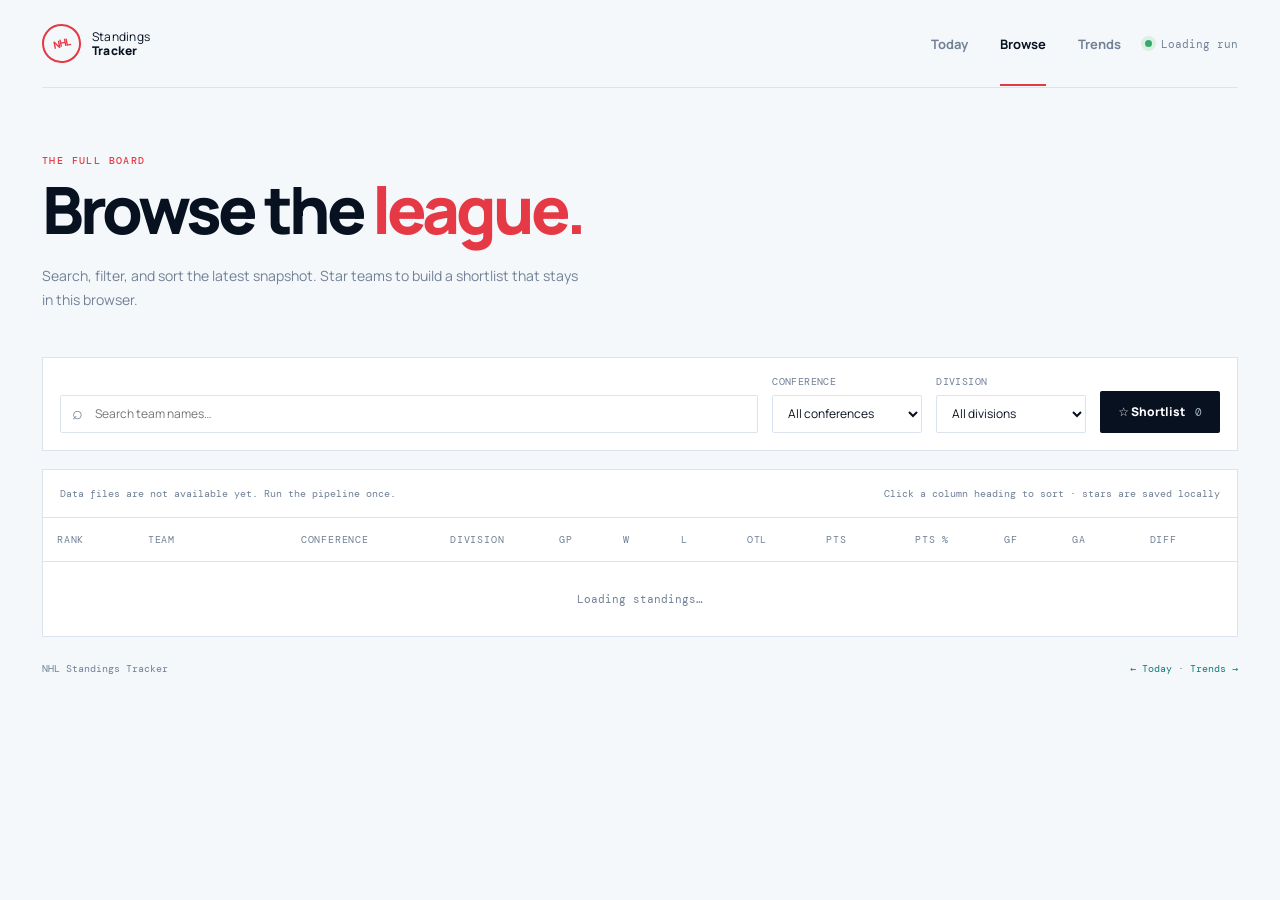
==== site/browse.html @ 85af2b5c "Build NHL standings tracker pipeline and dashboard" ====
<!doctype html>
<html lang="en">
<head>
  <meta charset="utf-8"><meta name="viewport" content="width=device-width, initial-scale=1"><meta name="theme-color" content="#07111f"><link rel="manifest" href="manifest.webmanifest"><link rel="stylesheet" href="styles.css"><title>NHL Standings Tracker | Browse</title>
</head>
<body><div class="shell">
  <header class="topbar"><a class="brand" href="index.html"><span class="brand-mark">NHL</span><span>Standings<br><b>Tracker</b></span></a><nav aria-label="Primary navigation"><a href="index.html">Today</a><a class="active" href="browse.html">Browse</a><a href="trends.html">Trends</a></nav><div class="live-chip"><span class="live-dot"></span><span id="run-label">Loading run</span></div></header>
  <main>
    <section class="page-intro"><p class="eyebrow">The full board</p><h1>Browse the <em>league.</em></h1><p>Search, filter, and sort the latest snapshot. Star teams to build a shortlist that stays in this browser.</p></section>
    <section class="toolbar" aria-label="Standings filters"><label class="search-field"><span>⌕</span><input id="search" type="search" placeholder="Search team names…"></label><label><span class="control-label">Conference</span><select id="conference"><option value="">All conferences</option></select></label><label><span class="control-label">Division</span><select id="division"><option value="">All divisions</option></select></label><button id="shortlist-only" class="button button-dark" type="button">☆ Shortlist <span id="shortlist-count">0</span></button></section>
    <section class="table-card"><div class="table-meta"><span id="result-count">— teams</span><span>Click a column heading to sort · stars are saved locally</span></div><div class="table-scroll"><table class="data-table browse-table" id="browse-table"><thead><tr><th data-sort="rank">Rank</th><th data-sort="item">Team</th><th data-sort="conference">Conference</th><th data-sort="division">Division</th><th data-sort="games_played">GP</th><th data-sort="wins">W</th><th data-sort="losses">L</th><th data-sort="ot_losses">OTL</th><th data-sort="points">PTS</th><th data-sort="point_pct">Pts %</th><th data-sort="goals_for">GF</th><th data-sort="goals_against">GA</th><th data-sort="goal_differential">DIFF</th><th aria-label="Shortlist"></th></tr></thead><tbody><tr><td colspan="14" class="loading">Loading standings…</td></tr></tbody></table></div></section>
  </main><footer><span>NHL Standings Tracker</span><span><a href="index.html">← Today</a> · <a href="trends.html">Trends →</a></span></footer>
</div><script src="common.js"></script><script src="browse.js"></script></body></html>
---- site/styles.css ----
@import url('https://fonts.googleapis.com/css2?family=DM+Mono:wght@400;500&family=Manrope:wght@400;500;600;700;800&display=swap');
:root { --ink:#07111f; --muted:#718096; --line:#dbe4ee; --paper:#f5f8fb; --card:#ffffff; --red:#e63946; --teal:#0f7c78; --gold:#f3a712; --blue:#1b4d78; }
* { box-sizing:border-box; } body { margin:0; background:var(--paper); color:var(--ink); font-family:Manrope,system-ui,sans-serif; } a { color:inherit; text-decoration:none; } button,input,select { font:inherit; } .shell { max-width:1440px; margin:auto; min-height:100vh; padding:0 42px; }
.topbar { height:88px; display:flex; align-items:center; justify-content:space-between; gap:24px; border-bottom:1px solid var(--line); } .brand { display:flex; align-items:center; gap:11px; font-size:12px; line-height:1.12; letter-spacing:.02em; } .brand b { font-weight:800; } .brand-mark { display:grid; place-items:center; width:39px; height:39px; border:2px solid var(--red); border-radius:50%; color:var(--red); font-size:10px; font-weight:800; letter-spacing:-.05em; transform:rotate(-11deg); } nav { display:flex; gap:32px; margin-left:auto; } nav a { color:var(--muted); font-size:13px; font-weight:700; padding:34px 0 31px; border-bottom:2px solid transparent; } nav a:hover, nav a.active { color:var(--ink); border-color:var(--red); } .live-chip { display:flex; align-items:center; gap:9px; color:var(--muted); font:11px 'DM Mono',monospace; white-space:nowrap; } .live-dot { width:7px; height:7px; border-radius:50%; background:#3aa76d; box-shadow:0 0 0 4px #d9f0e2; }
.hero { position:relative; overflow:hidden; display:flex; justify-content:space-between; min-height:410px; margin:42px 0 30px; padding:54px 64px; color:white; background:var(--ink); border-radius:3px; } .hero:after { content:''; position:absolute; inset:0; background:linear-gradient(105deg,transparent 55%,rgba(27,77,120,.6)); pointer-events:none; } .eyebrow { margin:0 0 11px; color:var(--red); font:500 10px 'DM Mono',monospace; letter-spacing:.14em; text-transform:uppercase; } .hero h1,.page-intro h1 { max-width:650px; margin:0; font-size:clamp(38px,5.1vw,74px); line-height:.98; letter-spacing:-.06em; font-weight:800; } h1 em { color:var(--red); font-style:normal; } .hero-copy { max-width:430px; margin:22px 0 29px; color:#b8c6d6; font-size:15px; line-height:1.7; } .button { display:inline-flex; align-items:center; gap:22px; min-height:42px; padding:0 18px; border:0; border-radius:2px; cursor:pointer; font-size:12px; font-weight:800; } .button-light { background:#fff; color:var(--ink); } .button-dark { gap:10px; background:var(--ink); color:white; } .button-dark span { color:#9eafc2; font:11px 'DM Mono',monospace; } .button-dark.active { background:var(--red); } .hero-orbit { position:relative; z-index:1; width:410px; margin:10px 5% 0 0; } .orbit { position:absolute; border:1px solid rgba(255,255,255,.25); border-radius:50%; transform:rotate(-24deg); } .orbit-one { width:420px; height:170px; top:55px; left:-45px; } .orbit-two { width:340px; height:125px; top:80px; left:0; border-color:rgba(230,57,70,.65); } .puck { position:absolute; top:97px; left:165px; display:grid; place-items:center; width:82px; height:82px; border-radius:50%; background:var(--red); box-shadow:0 0 0 12px rgba(230,57,70,.11),0 16px 40px rgba(0,0,0,.4); color:white; font-size:44px; line-height:1; }
.stats-grid { display:grid; grid-template-columns:repeat(4,1fr); gap:1px; background:var(--line); border:1px solid var(--line); } .stat-card { min-height:128px; padding:22px 24px; background:var(--card); } .stat-label,.stat-note { display:block; color:var(--muted); font-size:11px; } .stat-card strong { display:block; margin:12px 0 4px; font-size:34px; letter-spacing:-.06em; } .stat-note { font:10px 'DM Mono',monospace; text-transform:uppercase; letter-spacing:.04em; }
.section-heading { display:flex; align-items:end; justify-content:space-between; margin:64px 0 18px; } h2 { margin:0; font-size:25px; letter-spacing:-.045em; } .text-link { color:var(--teal); font-size:12px; font-weight:800; } .text-link span { margin-left:8px; } .table-card,.panel,.finding-card,.toolbar { background:var(--card); border:1px solid var(--line); } .table-scroll { overflow:auto; } table { width:100%; border-collapse:collapse; } th { padding:15px 14px; color:var(--muted); border-bottom:1px solid var(--line); text-align:right; font:10px 'DM Mono',monospace; letter-spacing:.08em; text-transform:uppercase; white-space:nowrap; } th:first-child,td:first-child,th:nth-child(2),td:nth-child(2) { text-align:left; } td { padding:14px; border-bottom:1px solid #edf1f5; text-align:right; font-size:12px; white-space:nowrap; } tr:last-child td { border-bottom:0; } tbody tr:hover { background:#f8fbfd; } td strong { display:block; text-align:left; font-size:12px; } td small { display:block; margin-top:3px; color:var(--muted); text-align:left; font:10px 'DM Mono',monospace; } td.rank { color:var(--muted); font:12px 'DM Mono',monospace; } td.points { color:var(--ink); font-weight:800; } .change { display:inline-block; min-width:44px; padding:5px 6px; text-align:center; border-radius:2px; font:10px 'DM Mono',monospace; } .change.up,.positive { color:#187847; background:#e5f5ec; } .change.down,.negative { color:#b4232f; background:#fde8e8; } .change.flat { color:var(--muted); background:#f1f4f7; } .change.new { color:#8c6200; background:#fff2cf; }
.two-col { display:grid; grid-template-columns:1.35fr 1fr; gap:18px; margin:18px 0 70px; } .panel { padding:27px; } .panel-heading { display:flex; justify-content:space-between; align-items:start; margin-bottom:20px; } .panel-icon { display:grid; place-items:center; width:30px; height:30px; border-radius:50%; background:#edf5f6; color:var(--teal); font-weight:800; } .moves-list,.source-list { display:grid; gap:0; } .move-row,.source-row { display:flex; align-items:center; gap:12px; padding:12px 0; border-bottom:1px solid #edf1f5; } .move-row:last-child,.source-row:last-child { border-bottom:0; } .move-rank { display:grid; place-items:center; width:30px; height:24px; color:var(--red); font:10px 'DM Mono',monospace; } .move-team,.source-row div { flex:1; } .move-team strong,.source-row strong { display:block; font-size:12px; } .move-team small,.source-row small { display:block; margin-top:3px; color:var(--muted); font:10px 'DM Mono',monospace; } .move-score { font:14px 'DM Mono',monospace; } .source-status { display:grid; place-items:center; width:24px; height:24px; border-radius:50%; font-weight:800; } .source-status.ok { background:#e5f5ec; color:#187847; } .source-status.bad { background:#fde8e8; color:#b4232f; } .source-pill { padding:4px 7px; border-radius:2px; font:9px 'DM Mono',monospace; } .source-pill.ok { color:#187847; background:#e5f5ec; } .source-pill.bad { color:#b4232f; background:#fde8e8; } .method-note { margin:19px 0 0; padding-top:15px; border-top:1px solid var(--line); color:var(--muted); font:10px 'DM Mono',monospace; line-height:1.6; } .status-footer { display:flex; justify-content:space-between; margin-top:16px; padding-top:14px; border-top:1px solid var(--line); color:var(--muted); font-size:11px; } .status-footer strong { color:var(--ink); font:11px 'DM Mono',monospace; }
.page-intro { padding:66px 0 45px; } .page-intro p:last-child { max-width:540px; margin:22px 0 0; color:var(--muted); font-size:14px; line-height:1.7; } .toolbar { display:flex; align-items:end; gap:14px; padding:17px; margin-bottom:18px; } .toolbar label { display:flex; flex-direction:column; gap:7px; } .toolbar .search-field { flex:1; position:relative; } .search-field > span { position:absolute; left:12px; bottom:9px; color:var(--muted); font-size:18px; } input,select { height:38px; min-width:150px; padding:0 11px; border:1px solid var(--line); border-radius:2px; outline:0; background:white; color:var(--ink); font-size:12px; } input:focus,select:focus { border-color:var(--teal); } .search-field input { width:100%; padding-left:34px; } .control-label { color:var(--muted); font:10px 'DM Mono',monospace; letter-spacing:.04em; text-transform:uppercase; } .table-meta { display:flex; justify-content:space-between; padding:17px; color:var(--muted); border-bottom:1px solid var(--line); font:10px 'DM Mono',monospace; } th[data-sort] { cursor:pointer; } .star { padding:0; border:0; background:none; cursor:pointer; color:#b8c6d6; font-size:20px; line-height:1; } .star.selected { color:var(--gold); } .empty,.loading { padding:30px!important; color:var(--muted); text-align:center!important; font:11px 'DM Mono',monospace; }
.trend-controls { margin-bottom:18px; } .control-row { display:flex; gap:14px; margin:20px 0 24px; } .control-row label { display:flex; flex-direction:column; gap:7px; } .wide-control { flex:1; } .wide-control select { height:72px; } .chart { display:block; width:100%; min-height:220px; } .findings-grid { display:grid; grid-template-columns:repeat(2,1fr); gap:18px; margin-bottom:70px; } .finding-card { min-height:290px; padding:27px; } .finding-card h3 { max-width:370px; margin:22px 0 12px; font-size:20px; line-height:1.15; letter-spacing:-.04em; } .finding-card > p:not(.eyebrow) { min-height:66px; margin:0; color:var(--muted); font-size:12px; line-height:1.65; } .mini-chart { display:block; width:100%; margin-top:18px; }
footer { display:flex; justify-content:space-between; gap:15px; padding:25px 0 30px; color:var(--muted); font:10px 'DM Mono',monospace; } footer a { color:var(--teal); }
@media (max-width:900px) { .shell { padding:0 22px; } .hero { padding:42px; } .hero-orbit { opacity:.5; margin-right:-100px; } .two-col { grid-template-columns:1fr; } .toolbar { align-items:stretch; flex-wrap:wrap; } .toolbar .search-field { flex-basis:100%; } .toolbar label:not(.search-field) { flex:1; } .toolbar select { width:100%; } }
@media (max-width:620px) { .topbar { height:auto; min-height:75px; flex-wrap:wrap; padding:15px 0; } nav { order:3; width:100%; justify-content:space-between; gap:12px; } nav a { padding:5px 0 10px; } .live-chip { margin-left:auto; } .hero { min-height:420px; margin-top:25px; padding:32px 26px; } .hero-orbit { position:absolute; right:-120px; bottom:35px; transform:scale(.65); } .stats-grid { grid-template-columns:repeat(2,1fr); } .stat-card { min-height:112px; padding:17px; } .stat-card strong { font-size:27px; } .section-heading { margin-top:44px; } .section-heading .text-link { display:none; } .page-intro { padding:45px 0 30px; } .page-intro h1 { font-size:45px; } .toolbar .button { width:100%; justify-content:center; } .control-row { flex-direction:column; } .findings-grid { grid-template-columns:1fr; } footer { flex-direction:column; } }
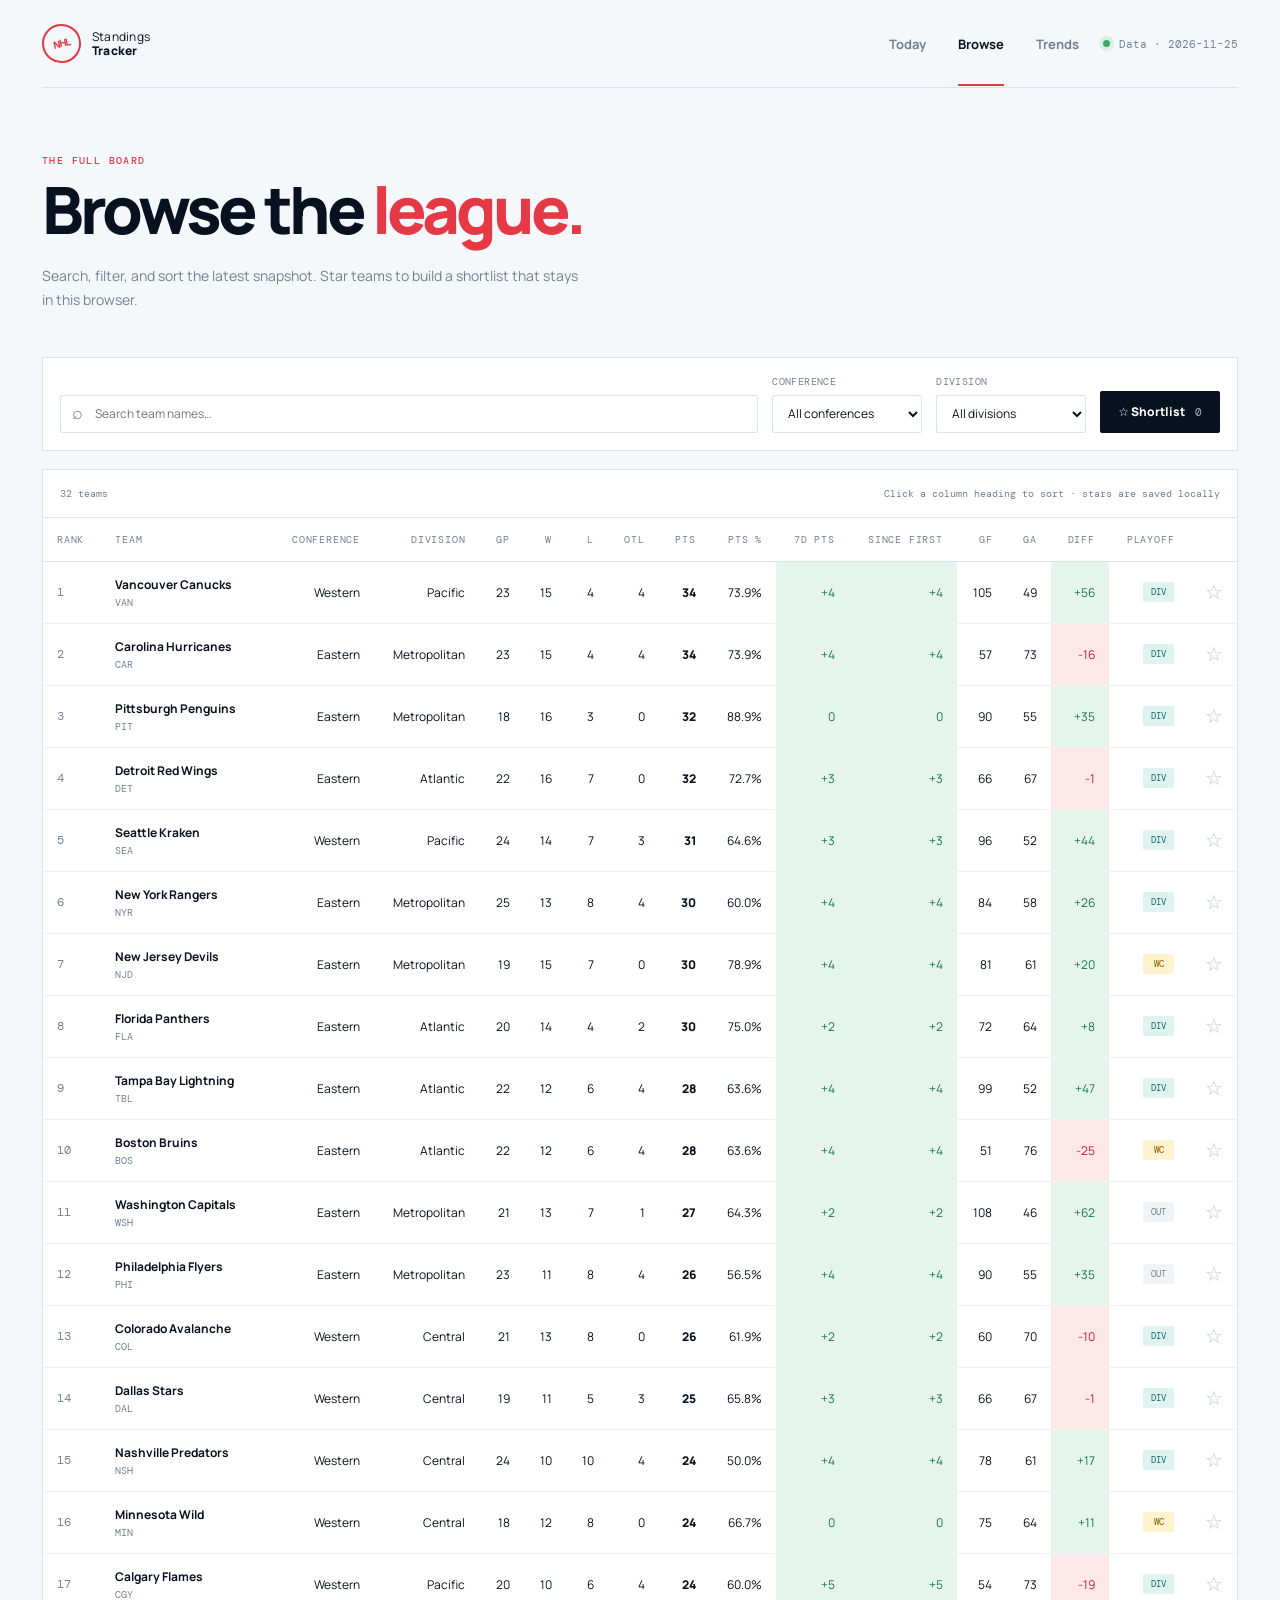
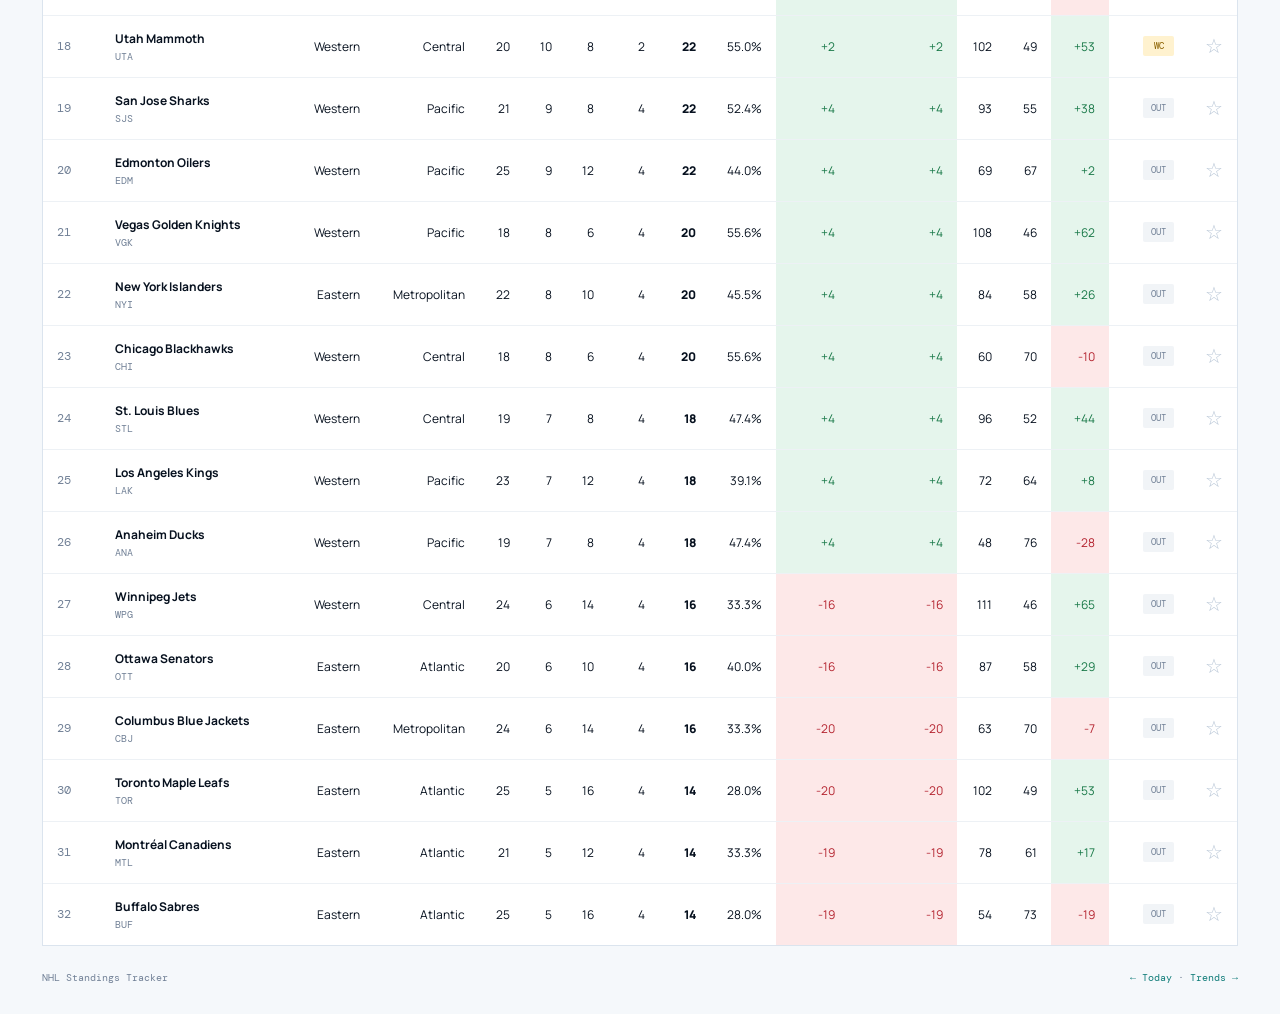
==== commit 46bbd953: "Polish NHL dashboard and harden pipeline" ====
--- a/site/browse.html
+++ b/site/browse.html
@@ -1,13 +1,13 @@
 <!doctype html>
 <html lang="en">
 <head>
-  <meta charset="utf-8"><meta name="viewport" content="width=device-width, initial-scale=1"><meta name="theme-color" content="#07111f"><link rel="manifest" href="manifest.webmanifest"><link rel="stylesheet" href="styles.css"><title>NHL Standings Tracker | Browse</title>
+  <meta charset="utf-8"><meta name="viewport" content="width=device-width, initial-scale=1"><meta name="theme-color" content="#07111f"><link rel="icon" type="image/png" sizes="192x192" href="icon-192.png"><link rel="apple-touch-icon" href="icon-192.png"><link rel="manifest" href="manifest.webmanifest"><link rel="stylesheet" href="styles.css"><title>NHL Standings Tracker | Browse</title>
 </head>
 <body><div class="shell">
   <header class="topbar"><a class="brand" href="index.html"><span class="brand-mark">NHL</span><span>Standings<br><b>Tracker</b></span></a><nav aria-label="Primary navigation"><a href="index.html">Today</a><a class="active" href="browse.html">Browse</a><a href="trends.html">Trends</a></nav><div class="live-chip"><span class="live-dot"></span><span id="run-label">Loading run</span></div></header>
   <main>
     <section class="page-intro"><p class="eyebrow">The full board</p><h1>Browse the <em>league.</em></h1><p>Search, filter, and sort the latest snapshot. Star teams to build a shortlist that stays in this browser.</p></section>
     <section class="toolbar" aria-label="Standings filters"><label class="search-field"><span>⌕</span><input id="search" type="search" placeholder="Search team names…"></label><label><span class="control-label">Conference</span><select id="conference"><option value="">All conferences</option></select></label><label><span class="control-label">Division</span><select id="division"><option value="">All divisions</option></select></label><button id="shortlist-only" class="button button-dark" type="button">☆ Shortlist <span id="shortlist-count">0</span></button></section>
-    <section class="table-card"><div class="table-meta"><span id="result-count">— teams</span><span>Click a column heading to sort · stars are saved locally</span></div><div class="table-scroll"><table class="data-table browse-table" id="browse-table"><thead><tr><th data-sort="rank">Rank</th><th data-sort="item">Team</th><th data-sort="conference">Conference</th><th data-sort="division">Division</th><th data-sort="games_played">GP</th><th data-sort="wins">W</th><th data-sort="losses">L</th><th data-sort="ot_losses">OTL</th><th data-sort="points">PTS</th><th data-sort="point_pct">Pts %</th><th data-sort="goals_for">GF</th><th data-sort="goals_against">GA</th><th data-sort="goal_differential">DIFF</th><th aria-label="Shortlist"></th></tr></thead><tbody><tr><td colspan="14" class="loading">Loading standings…</td></tr></tbody></table></div></section>
+    <section class="table-card"><div class="table-meta"><span id="result-count">— teams</span><span>Click a column heading to sort · stars are saved locally</span></div><div class="table-scroll"><table class="data-table browse-table" id="browse-table"><thead><tr><th data-sort="rank">Rank</th><th data-sort="item">Team</th><th data-sort="conference">Conference</th><th data-sort="division">Division</th><th data-sort="games_played">GP</th><th data-sort="wins">W</th><th data-sort="losses">L</th><th data-sort="ot_losses">OTL</th><th data-sort="points">PTS</th><th data-sort="point_pct">Pts %</th><th data-sort="delta_7">7D PTS</th><th data-sort="delta_season">SINCE FIRST</th><th data-sort="goals_for">GF</th><th data-sort="goals_against">GA</th><th data-sort="goal_differential">DIFF</th><th>Playoff</th><th aria-label="Shortlist"></th></tr></thead><tbody><tr><td colspan="17" class="loading">Loading standings…</td></tr></tbody></table></div></section>
   </main><footer><span>NHL Standings Tracker</span><span><a href="index.html">← Today</a> · <a href="trends.html">Trends →</a></span></footer>
-</div><script src="common.js"></script><script src="browse.js"></script></body></html>
+</div><script src="common.js?v=2"></script><script src="browse.js?v=2"></script></body></html>
--- a/site/styles.css
+++ b/site/styles.css
@@ -5,9 +5,10 @@
 .hero { position:relative; overflow:hidden; display:flex; justify-content:space-between; min-height:410px; margin:42px 0 30px; padding:54px 64px; color:white; background:var(--ink); border-radius:3px; } .hero:after { content:''; position:absolute; inset:0; background:linear-gradient(105deg,transparent 55%,rgba(27,77,120,.6)); pointer-events:none; } .eyebrow { margin:0 0 11px; color:var(--red); font:500 10px 'DM Mono',monospace; letter-spacing:.14em; text-transform:uppercase; } .hero h1,.page-intro h1 { max-width:650px; margin:0; font-size:clamp(38px,5.1vw,74px); line-height:.98; letter-spacing:-.06em; font-weight:800; } h1 em { color:var(--red); font-style:normal; } .hero-copy { max-width:430px; margin:22px 0 29px; color:#b8c6d6; font-size:15px; line-height:1.7; } .button { display:inline-flex; align-items:center; gap:22px; min-height:42px; padding:0 18px; border:0; border-radius:2px; cursor:pointer; font-size:12px; font-weight:800; } .button-light { background:#fff; color:var(--ink); } .button-dark { gap:10px; background:var(--ink); color:white; } .button-dark span { color:#9eafc2; font:11px 'DM Mono',monospace; } .button-dark.active { background:var(--red); } .hero-orbit { position:relative; z-index:1; width:410px; margin:10px 5% 0 0; } .orbit { position:absolute; border:1px solid rgba(255,255,255,.25); border-radius:50%; transform:rotate(-24deg); } .orbit-one { width:420px; height:170px; top:55px; left:-45px; } .orbit-two { width:340px; height:125px; top:80px; left:0; border-color:rgba(230,57,70,.65); } .puck { position:absolute; top:97px; left:165px; display:grid; place-items:center; width:82px; height:82px; border-radius:50%; background:var(--red); box-shadow:0 0 0 12px rgba(230,57,70,.11),0 16px 40px rgba(0,0,0,.4); color:white; font-size:44px; line-height:1; }
 .stats-grid { display:grid; grid-template-columns:repeat(4,1fr); gap:1px; background:var(--line); border:1px solid var(--line); } .stat-card { min-height:128px; padding:22px 24px; background:var(--card); } .stat-label,.stat-note { display:block; color:var(--muted); font-size:11px; } .stat-card strong { display:block; margin:12px 0 4px; font-size:34px; letter-spacing:-.06em; } .stat-note { font:10px 'DM Mono',monospace; text-transform:uppercase; letter-spacing:.04em; }
 .section-heading { display:flex; align-items:end; justify-content:space-between; margin:64px 0 18px; } h2 { margin:0; font-size:25px; letter-spacing:-.045em; } .text-link { color:var(--teal); font-size:12px; font-weight:800; } .text-link span { margin-left:8px; } .table-card,.panel,.finding-card,.toolbar { background:var(--card); border:1px solid var(--line); } .table-scroll { overflow:auto; } table { width:100%; border-collapse:collapse; } th { padding:15px 14px; color:var(--muted); border-bottom:1px solid var(--line); text-align:right; font:10px 'DM Mono',monospace; letter-spacing:.08em; text-transform:uppercase; white-space:nowrap; } th:first-child,td:first-child,th:nth-child(2),td:nth-child(2) { text-align:left; } td { padding:14px; border-bottom:1px solid #edf1f5; text-align:right; font-size:12px; white-space:nowrap; } tr:last-child td { border-bottom:0; } tbody tr:hover { background:#f8fbfd; } td strong { display:block; text-align:left; font-size:12px; } td small { display:block; margin-top:3px; color:var(--muted); text-align:left; font:10px 'DM Mono',monospace; } td.rank { color:var(--muted); font:12px 'DM Mono',monospace; } td.points { color:var(--ink); font-weight:800; } .change { display:inline-block; min-width:44px; padding:5px 6px; text-align:center; border-radius:2px; font:10px 'DM Mono',monospace; } .change.up,.positive { color:#187847; background:#e5f5ec; } .change.down,.negative { color:#b4232f; background:#fde8e8; } .change.flat { color:var(--muted); background:#f1f4f7; } .change.new { color:#8c6200; background:#fff2cf; }
+.team-name { display:flex; align-items:center; gap:10px; text-align:left; } .team-logo,.team-logo-fallback { flex:none; width:25px; height:25px; object-fit:contain; } .team-logo-fallback { display:grid; place-items:center; border-radius:50%; color:var(--red); background:#fde8e8; font-size:11px; } .playoff-badge { display:inline-block; min-width:31px; padding:4px 5px; border-radius:2px; text-align:center; font:9px 'DM Mono',monospace; } .playoff-badge.division { color:#0f6a67; background:#dff3f1; } .playoff-badge.wildcard { color:#8c6200; background:#fff2cf; } .playoff-badge.out { color:var(--muted); background:#f1f4f7; }
 .two-col { display:grid; grid-template-columns:1.35fr 1fr; gap:18px; margin:18px 0 70px; } .panel { padding:27px; } .panel-heading { display:flex; justify-content:space-between; align-items:start; margin-bottom:20px; } .panel-icon { display:grid; place-items:center; width:30px; height:30px; border-radius:50%; background:#edf5f6; color:var(--teal); font-weight:800; } .moves-list,.source-list { display:grid; gap:0; } .move-row,.source-row { display:flex; align-items:center; gap:12px; padding:12px 0; border-bottom:1px solid #edf1f5; } .move-row:last-child,.source-row:last-child { border-bottom:0; } .move-rank { display:grid; place-items:center; width:30px; height:24px; color:var(--red); font:10px 'DM Mono',monospace; } .move-team,.source-row div { flex:1; } .move-team strong,.source-row strong { display:block; font-size:12px; } .move-team small,.source-row small { display:block; margin-top:3px; color:var(--muted); font:10px 'DM Mono',monospace; } .move-score { font:14px 'DM Mono',monospace; } .source-status { display:grid; place-items:center; width:24px; height:24px; border-radius:50%; font-weight:800; } .source-status.ok { background:#e5f5ec; color:#187847; } .source-status.bad { background:#fde8e8; color:#b4232f; } .source-pill { padding:4px 7px; border-radius:2px; font:9px 'DM Mono',monospace; } .source-pill.ok { color:#187847; background:#e5f5ec; } .source-pill.bad { color:#b4232f; background:#fde8e8; } .method-note { margin:19px 0 0; padding-top:15px; border-top:1px solid var(--line); color:var(--muted); font:10px 'DM Mono',monospace; line-height:1.6; } .status-footer { display:flex; justify-content:space-between; margin-top:16px; padding-top:14px; border-top:1px solid var(--line); color:var(--muted); font-size:11px; } .status-footer strong { color:var(--ink); font:11px 'DM Mono',monospace; }
 .page-intro { padding:66px 0 45px; } .page-intro p:last-child { max-width:540px; margin:22px 0 0; color:var(--muted); font-size:14px; line-height:1.7; } .toolbar { display:flex; align-items:end; gap:14px; padding:17px; margin-bottom:18px; } .toolbar label { display:flex; flex-direction:column; gap:7px; } .toolbar .search-field { flex:1; position:relative; } .search-field > span { position:absolute; left:12px; bottom:9px; color:var(--muted); font-size:18px; } input,select { height:38px; min-width:150px; padding:0 11px; border:1px solid var(--line); border-radius:2px; outline:0; background:white; color:var(--ink); font-size:12px; } input:focus,select:focus { border-color:var(--teal); } .search-field input { width:100%; padding-left:34px; } .control-label { color:var(--muted); font:10px 'DM Mono',monospace; letter-spacing:.04em; text-transform:uppercase; } .table-meta { display:flex; justify-content:space-between; padding:17px; color:var(--muted); border-bottom:1px solid var(--line); font:10px 'DM Mono',monospace; } th[data-sort] { cursor:pointer; } .star { padding:0; border:0; background:none; cursor:pointer; color:#b8c6d6; font-size:20px; line-height:1; } .star.selected { color:var(--gold); } .empty,.loading { padding:30px!important; color:var(--muted); text-align:center!important; font:11px 'DM Mono',monospace; }
-.trend-controls { margin-bottom:18px; } .control-row { display:flex; gap:14px; margin:20px 0 24px; } .control-row label { display:flex; flex-direction:column; gap:7px; } .wide-control { flex:1; } .wide-control select { height:72px; } .chart { display:block; width:100%; min-height:220px; } .findings-grid { display:grid; grid-template-columns:repeat(2,1fr); gap:18px; margin-bottom:70px; } .finding-card { min-height:290px; padding:27px; } .finding-card h3 { max-width:370px; margin:22px 0 12px; font-size:20px; line-height:1.15; letter-spacing:-.04em; } .finding-card > p:not(.eyebrow) { min-height:66px; margin:0; color:var(--muted); font-size:12px; line-height:1.65; } .mini-chart { display:block; width:100%; margin-top:18px; }
+.trend-controls { margin-bottom:18px; } .control-row { display:flex; gap:14px; margin:20px 0 24px; } .control-row label { display:flex; flex-direction:column; gap:7px; } .wide-control { flex:1; } .wide-control select { height:72px; } .chart { display:block; width:100%; min-height:220px; } .chart-legend { display:flex; flex-wrap:wrap; gap:12px 18px; margin-top:8px; color:var(--muted); font:10px 'DM Mono',monospace; } .chart-legend span { display:flex; align-items:center; gap:6px; } .chart-legend i { display:inline-block; width:20px; height:3px; border-radius:3px; } .findings-grid { display:grid; grid-template-columns:repeat(2,1fr); gap:18px; margin-bottom:18px; } .finding-card { min-height:290px; padding:27px; } .finding-card h3 { max-width:370px; margin:22px 0 12px; font-size:20px; line-height:1.15; letter-spacing:-.04em; } .finding-card > p:not(.eyebrow) { min-height:66px; margin:0; color:var(--muted); font-size:12px; line-height:1.65; } .mini-chart { display:block; width:100%; margin-top:18px; } .comparison-panel { margin-bottom:70px; } .comparison-copy { margin:-7px 0 25px; color:var(--muted); font-size:12px; line-height:1.6; } .bar-chart { display:grid; gap:12px; margin-top:13px; } .bar-row { display:grid; grid-template-columns:130px 1fr 80px; align-items:center; gap:12px; font-size:11px; } .bar-row strong { color:var(--teal); font:11px 'DM Mono',monospace; text-align:right; } .bar-track { height:9px; overflow:hidden; border-radius:5px; background:#edf1f5; } .bar-track i { display:block; height:100%; border-radius:5px; background:linear-gradient(90deg,var(--teal),#55b8aa); }
 footer { display:flex; justify-content:space-between; gap:15px; padding:25px 0 30px; color:var(--muted); font:10px 'DM Mono',monospace; } footer a { color:var(--teal); }
 @media (max-width:900px) { .shell { padding:0 22px; } .hero { padding:42px; } .hero-orbit { opacity:.5; margin-right:-100px; } .two-col { grid-template-columns:1fr; } .toolbar { align-items:stretch; flex-wrap:wrap; } .toolbar .search-field { flex-basis:100%; } .toolbar label:not(.search-field) { flex:1; } .toolbar select { width:100%; } }
 @media (max-width:620px) { .topbar { height:auto; min-height:75px; flex-wrap:wrap; padding:15px 0; } nav { order:3; width:100%; justify-content:space-between; gap:12px; } nav a { padding:5px 0 10px; } .live-chip { margin-left:auto; } .hero { min-height:420px; margin-top:25px; padding:32px 26px; } .hero-orbit { position:absolute; right:-120px; bottom:35px; transform:scale(.65); } .stats-grid { grid-template-columns:repeat(2,1fr); } .stat-card { min-height:112px; padding:17px; } .stat-card strong { font-size:27px; } .section-heading { margin-top:44px; } .section-heading .text-link { display:none; } .page-intro { padding:45px 0 30px; } .page-intro h1 { font-size:45px; } .toolbar .button { width:100%; justify-content:center; } .control-row { flex-direction:column; } .findings-grid { grid-template-columns:1fr; } footer { flex-direction:column; } }
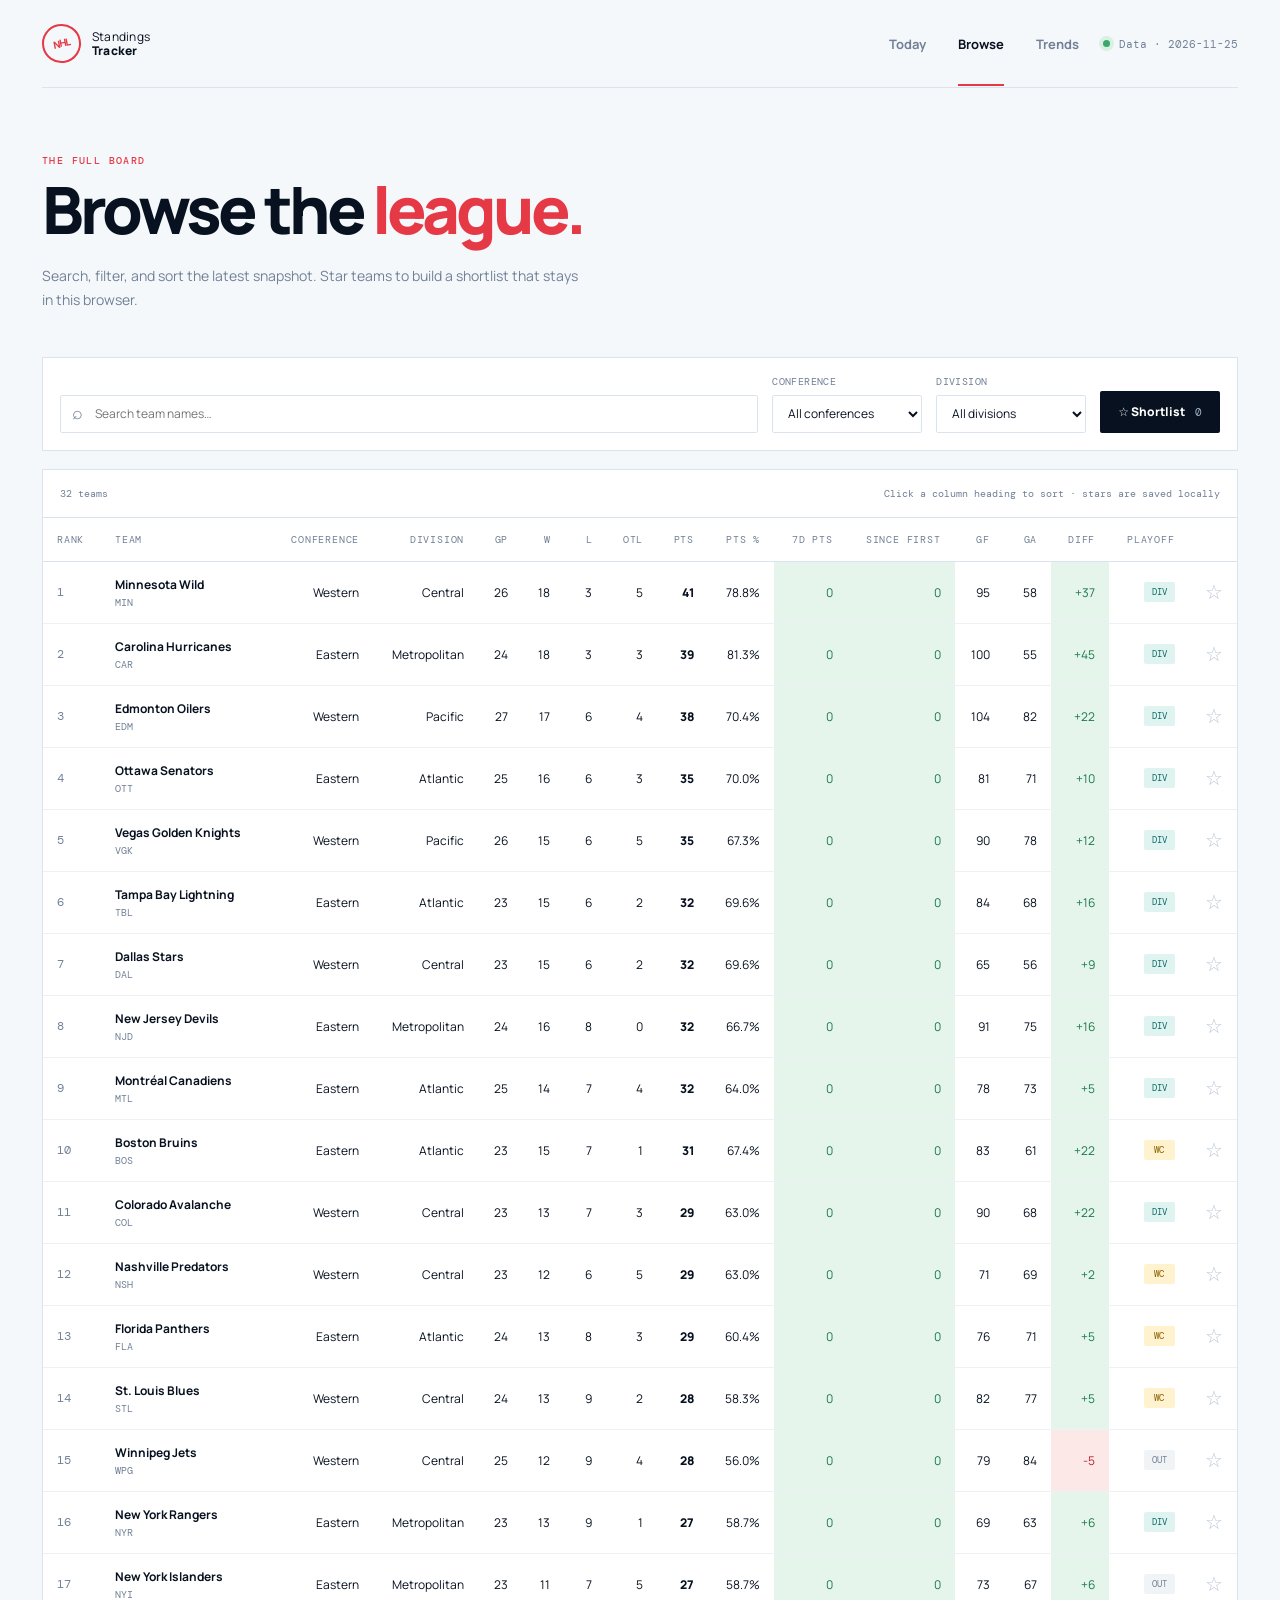
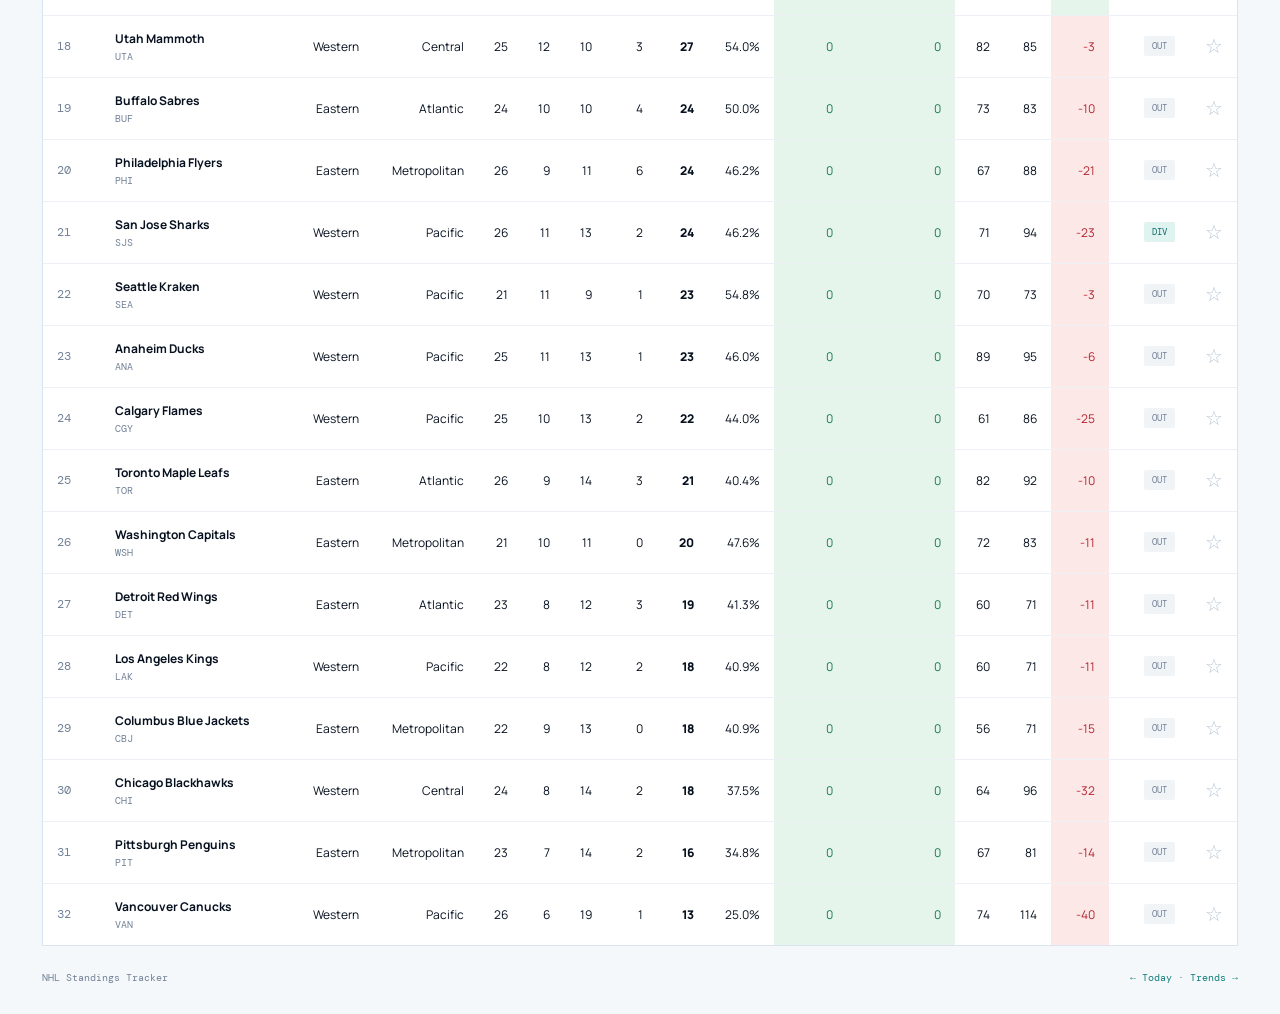
==== commit 4b7bd412: "Clarify trends controls and dependent browse filters" ====
--- a/site/browse.html
+++ b/site/browse.html
@@ -10,4 +10,4 @@
     <section class="toolbar" aria-label="Standings filters"><label class="search-field"><span>⌕</span><input id="search" type="search" placeholder="Search team names…"></label><label><span class="control-label">Conference</span><select id="conference"><option value="">All conferences</option></select></label><label><span class="control-label">Division</span><select id="division"><option value="">All divisions</option></select></label><button id="shortlist-only" class="button button-dark" type="button">☆ Shortlist <span id="shortlist-count">0</span></button></section>
     <section class="table-card"><div class="table-meta"><span id="result-count">— teams</span><span>Click a column heading to sort · stars are saved locally</span></div><div class="table-scroll"><table class="data-table browse-table" id="browse-table"><thead><tr><th data-sort="rank">Rank</th><th data-sort="item">Team</th><th data-sort="conference">Conference</th><th data-sort="division">Division</th><th data-sort="games_played">GP</th><th data-sort="wins">W</th><th data-sort="losses">L</th><th data-sort="ot_losses">OTL</th><th data-sort="points">PTS</th><th data-sort="point_pct">Pts %</th><th data-sort="delta_7">7D PTS</th><th data-sort="delta_season">SINCE FIRST</th><th data-sort="goals_for">GF</th><th data-sort="goals_against">GA</th><th data-sort="goal_differential">DIFF</th><th>Playoff</th><th aria-label="Shortlist"></th></tr></thead><tbody><tr><td colspan="17" class="loading">Loading standings…</td></tr></tbody></table></div></section>
   </main><footer><span>NHL Standings Tracker</span><span><a href="index.html">← Today</a> · <a href="trends.html">Trends →</a></span></footer>
-</div><script src="common.js?v=2"></script><script src="browse.js?v=2"></script></body></html>
+</div><script src="common.js?v=3"></script><script src="browse.js?v=3"></script></body></html>
--- a/site/styles.css
+++ b/site/styles.css
@@ -8,7 +8,7 @@
 .team-name { display:flex; align-items:center; gap:10px; text-align:left; } .team-logo,.team-logo-fallback { flex:none; width:25px; height:25px; object-fit:contain; } .team-logo-fallback { display:grid; place-items:center; border-radius:50%; color:var(--red); background:#fde8e8; font-size:11px; } .playoff-badge { display:inline-block; min-width:31px; padding:4px 5px; border-radius:2px; text-align:center; font:9px 'DM Mono',monospace; } .playoff-badge.division { color:#0f6a67; background:#dff3f1; } .playoff-badge.wildcard { color:#8c6200; background:#fff2cf; } .playoff-badge.out { color:var(--muted); background:#f1f4f7; }
 .two-col { display:grid; grid-template-columns:1.35fr 1fr; gap:18px; margin:18px 0 70px; } .panel { padding:27px; } .panel-heading { display:flex; justify-content:space-between; align-items:start; margin-bottom:20px; } .panel-icon { display:grid; place-items:center; width:30px; height:30px; border-radius:50%; background:#edf5f6; color:var(--teal); font-weight:800; } .moves-list,.source-list { display:grid; gap:0; } .move-row,.source-row { display:flex; align-items:center; gap:12px; padding:12px 0; border-bottom:1px solid #edf1f5; } .move-row:last-child,.source-row:last-child { border-bottom:0; } .move-rank { display:grid; place-items:center; width:30px; height:24px; color:var(--red); font:10px 'DM Mono',monospace; } .move-team,.source-row div { flex:1; } .move-team strong,.source-row strong { display:block; font-size:12px; } .move-team small,.source-row small { display:block; margin-top:3px; color:var(--muted); font:10px 'DM Mono',monospace; } .move-score { font:14px 'DM Mono',monospace; } .source-status { display:grid; place-items:center; width:24px; height:24px; border-radius:50%; font-weight:800; } .source-status.ok { background:#e5f5ec; color:#187847; } .source-status.bad { background:#fde8e8; color:#b4232f; } .source-pill { padding:4px 7px; border-radius:2px; font:9px 'DM Mono',monospace; } .source-pill.ok { color:#187847; background:#e5f5ec; } .source-pill.bad { color:#b4232f; background:#fde8e8; } .method-note { margin:19px 0 0; padding-top:15px; border-top:1px solid var(--line); color:var(--muted); font:10px 'DM Mono',monospace; line-height:1.6; } .status-footer { display:flex; justify-content:space-between; margin-top:16px; padding-top:14px; border-top:1px solid var(--line); color:var(--muted); font-size:11px; } .status-footer strong { color:var(--ink); font:11px 'DM Mono',monospace; }
 .page-intro { padding:66px 0 45px; } .page-intro p:last-child { max-width:540px; margin:22px 0 0; color:var(--muted); font-size:14px; line-height:1.7; } .toolbar { display:flex; align-items:end; gap:14px; padding:17px; margin-bottom:18px; } .toolbar label { display:flex; flex-direction:column; gap:7px; } .toolbar .search-field { flex:1; position:relative; } .search-field > span { position:absolute; left:12px; bottom:9px; color:var(--muted); font-size:18px; } input,select { height:38px; min-width:150px; padding:0 11px; border:1px solid var(--line); border-radius:2px; outline:0; background:white; color:var(--ink); font-size:12px; } input:focus,select:focus { border-color:var(--teal); } .search-field input { width:100%; padding-left:34px; } .control-label { color:var(--muted); font:10px 'DM Mono',monospace; letter-spacing:.04em; text-transform:uppercase; } .table-meta { display:flex; justify-content:space-between; padding:17px; color:var(--muted); border-bottom:1px solid var(--line); font:10px 'DM Mono',monospace; } th[data-sort] { cursor:pointer; } .star { padding:0; border:0; background:none; cursor:pointer; color:#b8c6d6; font-size:20px; line-height:1; } .star.selected { color:var(--gold); } .empty,.loading { padding:30px!important; color:var(--muted); text-align:center!important; font:11px 'DM Mono',monospace; }
-.trend-controls { margin-bottom:18px; } .control-row { display:flex; gap:14px; margin:20px 0 24px; } .control-row label { display:flex; flex-direction:column; gap:7px; } .wide-control { flex:1; } .wide-control select { height:72px; } .chart { display:block; width:100%; min-height:220px; } .chart-legend { display:flex; flex-wrap:wrap; gap:12px 18px; margin-top:8px; color:var(--muted); font:10px 'DM Mono',monospace; } .chart-legend span { display:flex; align-items:center; gap:6px; } .chart-legend i { display:inline-block; width:20px; height:3px; border-radius:3px; } .findings-grid { display:grid; grid-template-columns:repeat(2,1fr); gap:18px; margin-bottom:18px; } .finding-card { min-height:290px; padding:27px; } .finding-card h3 { max-width:370px; margin:22px 0 12px; font-size:20px; line-height:1.15; letter-spacing:-.04em; } .finding-card > p:not(.eyebrow) { min-height:66px; margin:0; color:var(--muted); font-size:12px; line-height:1.65; } .mini-chart { display:block; width:100%; margin-top:18px; } .comparison-panel { margin-bottom:70px; } .comparison-copy { margin:-7px 0 25px; color:var(--muted); font-size:12px; line-height:1.6; } .bar-chart { display:grid; gap:12px; margin-top:13px; } .bar-row { display:grid; grid-template-columns:130px 1fr 80px; align-items:center; gap:12px; font-size:11px; } .bar-row strong { color:var(--teal); font:11px 'DM Mono',monospace; text-align:right; } .bar-track { height:9px; overflow:hidden; border-radius:5px; background:#edf1f5; } .bar-track i { display:block; height:100%; border-radius:5px; background:linear-gradient(90deg,var(--teal),#55b8aa); }
+.trend-controls { margin-bottom:18px; } .control-row { display:flex; gap:14px; margin:20px 0 14px; } .control-row label { display:flex; flex-direction:column; gap:7px; } .wide-control { flex:1; } .team-picker { min-width:0; } .wide-control select { height:72px; } .control-help { margin:8px 0 0; color:var(--muted); font:11px 'DM Mono',monospace; line-height:1.55; } .team-options { display:grid; grid-template-columns:repeat(2,minmax(0,1fr)); gap:7px; max-height:168px; overflow:auto; padding:2px; border:1px solid var(--line); background:#fbfdff; } .team-option { display:flex; align-items:center; gap:8px; min-width:0; border:1px solid var(--line); border-radius:2px; padding:8px 9px; background:#fff; color:var(--muted); cursor:pointer; text-align:left; font:10px 'DM Mono',monospace; transition:background .15s ease,border-color .15s ease,color .15s ease; } .team-option:hover { border-color:#9bbbc8; color:var(--ink); } .team-option.selected { border-color:var(--teal); background:#edf8f7; color:var(--ink); } .team-option-mark { flex:0 0 10px; width:10px; height:10px; border:1px solid #b8c6d6; border-radius:50%; } .team-option.selected .team-option-mark { border-color:var(--teal); background:var(--teal); box-shadow:inset 0 0 0 2px #edf8f7; } .chart { display:block; width:100%; min-height:220px; } .chart-legend { display:flex; flex-wrap:wrap; gap:12px 18px; margin-top:8px; color:var(--muted); font:10px 'DM Mono',monospace; } .chart-legend span { display:flex; align-items:center; gap:6px; } .chart-legend i { display:inline-block; width:20px; height:3px; border-radius:3px; } .findings-grid { display:grid; grid-template-columns:repeat(2,1fr); gap:18px; margin-bottom:18px; } .finding-card { min-height:290px; padding:27px; } .finding-card h3 { max-width:370px; margin:22px 0 12px; font-size:20px; line-height:1.15; letter-spacing:-.04em; } .finding-card > p:not(.eyebrow) { min-height:66px; margin:0; color:var(--muted); font-size:12px; line-height:1.65; } .mini-chart { display:block; width:100%; margin-top:18px; } .comparison-panel { margin-bottom:70px; } .comparison-copy { margin:-7px 0 25px; color:var(--muted); font-size:12px; line-height:1.6; } .bar-chart { display:grid; gap:12px; margin-top:13px; } .bar-row { display:grid; grid-template-columns:130px 1fr 80px; align-items:center; gap:12px; font-size:11px; } .bar-row strong { color:var(--teal); font:11px 'DM Mono',monospace; text-align:right; } .bar-track { height:9px; overflow:hidden; border-radius:5px; background:#edf1f5; } .bar-track i { display:block; height:100%; border-radius:5px; background:linear-gradient(90deg,var(--teal),#55b8aa); }
 footer { display:flex; justify-content:space-between; gap:15px; padding:25px 0 30px; color:var(--muted); font:10px 'DM Mono',monospace; } footer a { color:var(--teal); }
 @media (max-width:900px) { .shell { padding:0 22px; } .hero { padding:42px; } .hero-orbit { opacity:.5; margin-right:-100px; } .two-col { grid-template-columns:1fr; } .toolbar { align-items:stretch; flex-wrap:wrap; } .toolbar .search-field { flex-basis:100%; } .toolbar label:not(.search-field) { flex:1; } .toolbar select { width:100%; } }
-@media (max-width:620px) { .topbar { height:auto; min-height:75px; flex-wrap:wrap; padding:15px 0; } nav { order:3; width:100%; justify-content:space-between; gap:12px; } nav a { padding:5px 0 10px; } .live-chip { margin-left:auto; } .hero { min-height:420px; margin-top:25px; padding:32px 26px; } .hero-orbit { position:absolute; right:-120px; bottom:35px; transform:scale(.65); } .stats-grid { grid-template-columns:repeat(2,1fr); } .stat-card { min-height:112px; padding:17px; } .stat-card strong { font-size:27px; } .section-heading { margin-top:44px; } .section-heading .text-link { display:none; } .page-intro { padding:45px 0 30px; } .page-intro h1 { font-size:45px; } .toolbar .button { width:100%; justify-content:center; } .control-row { flex-direction:column; } .findings-grid { grid-template-columns:1fr; } footer { flex-direction:column; } }
+@media (max-width:620px) { .topbar { height:auto; min-height:75px; flex-wrap:wrap; padding:15px 0; } nav { order:3; width:100%; justify-content:space-between; gap:12px; } nav a { padding:5px 0 10px; } .live-chip { margin-left:auto; } .hero { min-height:420px; margin-top:25px; padding:32px 26px; } .hero-orbit { position:absolute; right:-120px; bottom:35px; transform:scale(.65); } .stats-grid { grid-template-columns:repeat(2,1fr); } .stat-card { min-height:112px; padding:17px; } .stat-card strong { font-size:27px; } .section-heading { margin-top:44px; } .section-heading .text-link { display:none; } .page-intro { padding:45px 0 30px; } .page-intro h1 { font-size:45px; } .toolbar .button { width:100%; justify-content:center; } .control-row { flex-direction:column; } .team-options { grid-template-columns:1fr; max-height:220px; } .findings-grid { grid-template-columns:1fr; } footer { flex-direction:column; } }
